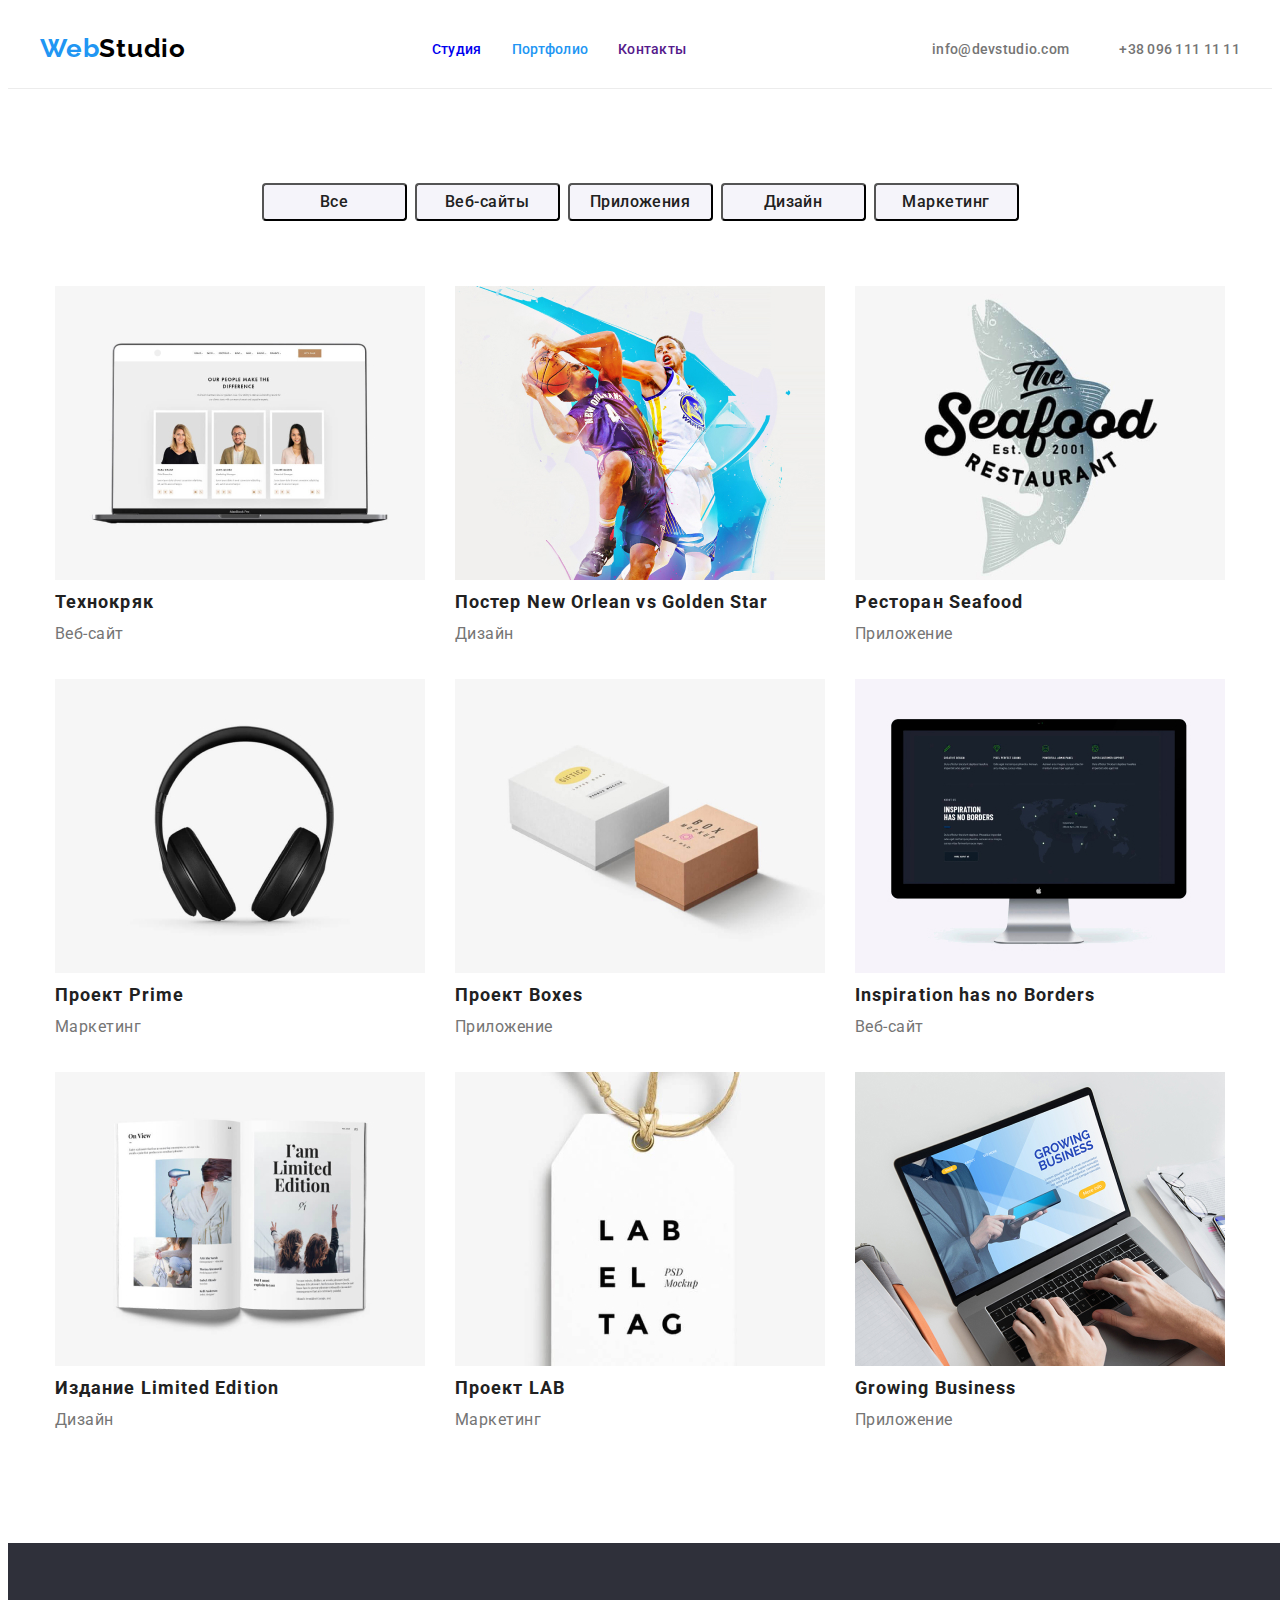
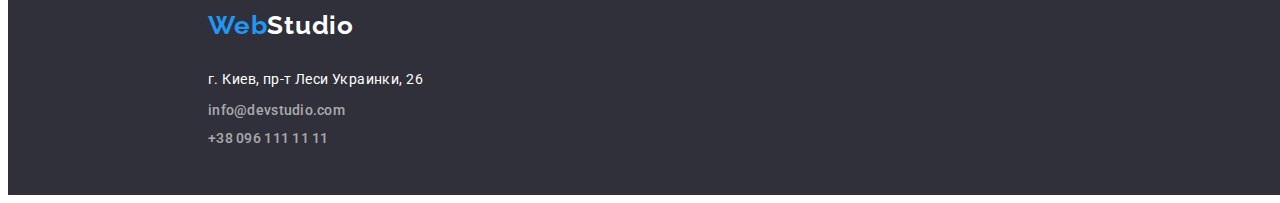
==== portfolio.html @ 010fd97c "dz3" ====
<!DOCTYPE html>
<html lang="en">
<head>
    <meta charset="UTF-8">
    <meta http-equiv="X-UA-Compatible" content="IE=edge">
    <meta name="viewport" content="width=device-width, initial-scale=1.0">
    <title>Portfolio</title>
    <link rel="stylesheet" href="https://github.com/sindresorhus/modern-normalize/blob/main/modern-normalize.css">
    <link rel="stylesheet" href="./css/styles.css">
    <link rel="preconnect" href="https://fonts.googleapis.com">
    <link rel="preconnect" href="https://fonts.gstatic.com" crossorigin>
    <link href="https://fonts.googleapis.com/css2?family=Raleway:wght@700&family=Roboto:wght@400;500;700;900&display=swap" rel="stylesheet">
</head>

<body>
    <header class="header-section">
        <div class="container main-nav">
         <a href="./index.html" class="web">Web<span class="studia">Studio</span></a>
         <nav>
             <ul class="header-nav">
                 <li class="nav-item">
                     <a href="./index.html" class="navigate">Студия</a> 
                 </li>
                 <li class="nav-item">
                     <a href="./portfolio.html" class="navigate current">Портфолио</a>
                 </li>
                 <li class="nav-item">
                     <a href="" class="navigate">Контакты</a>
                 </li>
             </ul>
         </nav>
         <ul class="header-contacts">
             <li class="contact-item">
                 <a href="mailto:info@devstudio.com" class="contacts">info@devstudio.com</a>
             </li>
             <li class="contact-item">
                 <a href="tel:+380961111111" class="contacts">+38 096 111 11 11</a>
             </li>
         </ul>
        </div>
        
     </header>
<main>
    <section class="section portfoio-filter">
        <div class="container">
            <ul class="portfolio-title">
                <li class="portfolio-item"><button type="button" class="portfolio-button">Все</button></li>
                <li class="portfolio-item"><button type="button" class="portfolio-button">Веб-сайты</button></li>
                <li class="portfolio-item"><button type="button" class="portfolio-button">Приложения</button></li>
                <li class="portfolio-item"><button type="button" class="portfolio-button">Дизайн</button></li>
                <li class="portfolio-item"><button type="button" class="portfolio-button">Маркетинг</button></li>
            </ul>
            <ul class="poster">
                <li class="poster-item"><a href="">
                    <img src="./images/port1.jpg" alt="ноутбук" width="370px" height="294px">
                    <h2 class="portfolio-heading">Технокряк</h2>
                    <p class="portfolio-paragraph">Веб-сайт</p>
                </a>
                </li>
                <li class="poster-item"><a href="">
                    <img src="./images/port2.jpg" alt="баскетбол" width="370px" height="294px">
                    <h2 class="portfolio-heading">Постер New Orlean vs Golden Star</h2>
                    <p class="portfolio-paragraph">Дизайн</p>
                </a>
                </li>
                <li class="poster-item"><a href="">
                    <img src="./images/port3.jpg" alt="рыба" width="370px" height="294px">
                    <h2 class="portfolio-heading">Ресторан Seafood</h2>
                    <p class="portfolio-paragraph">Приложение</p>
                </a>    
                </li>
                <li class="poster-item"><a href="">
                    <img src="./images/port4.jpg" alt="наушники" width="370px" height="294px">
                    <h2 class="portfolio-heading">Проект Prime</h2>
                    <p class="portfolio-paragraph">Маркетинг</p>
                </a>
                </li>
                <li class="poster-item"><a href="">
                    <img src="./images/port5.jpg" alt="коробка" width="370px" height="294px">
                    <h2 class="portfolio-heading">Проект Boxes</h2>
                    <p class="portfolio-paragraph">Приложение</p>
                </a>
                </li>
                <li class="poster-item"><a href="">
                    <img src="./images/port6.jpg" alt="монитор" width="370px" height="294px">
                    <h2 class="portfolio-heading">Inspiration has no Borders</h2>
                    <p class="portfolio-paragraph">Веб-сайт</p>
                </a>
                </li>
                <li class="poster-item"><a href="">
                    <img src="./images/port7.jpg" alt="книга" width="370px" height="294px">
                    <h2 class="portfolio-heading">Издание Limited Edition</h2>
                    <p class="portfolio-paragraph">Дизайн</p>
                </a>  
                </li>
                <li class="poster-item"><a href="">
                    <img src="./images/port8.jpg" alt="этикетка" width="370px" height="294px">
                    <h2 class="portfolio-heading">Проект LAB</h2>
                    <p class="portfolio-paragraph">Маркетинг</p>
                </a>   
                </li>
                <li class="poster-item"><a href="">
                    <img src="./images/port9.jpg" alt="набор текста" width="370px" height="294px">
                    <h2 class="portfolio-heading">Growing Business</h2>
                    <p class="portfolio-paragraph">Приложение</p>
                </a>  
                </li>
            </ul>
        </div>
        
    </section>
</main>
<footer class="footer-section">
    <div class="container footer">
     <a href="./index.html" class="web">Web<span class="studio">Studio</span></a>
     <address>
         <p class="adress">г. Киев, пр-т Леси Украинки, 26</p> 
         <ul>
             <li class="adress-item">
                 <a href="mailto:info@devstudio.com" class="contacts color">info@devstudio.com</a>
             </li>
             <li class="adress-item">
                 <a href="tel:+380961111111" class="contacts color">+38 096 111 11 11</a>
             </li>
         </ul>
     </address>
    </div>
     
</footer>
</body>
</html>
---- css/styles.css ----
:root{
--pimary-text-color: #212121;
--secondary-text-color:#757575;
--white-color: #FFFFFF;
--background-color:#2196F3;
--background2-color: #2F303A;
--background3-color:#F5F4FA;
}
body{

font-family: 'Roboto', sans-serif;
}
ul{

list-style: none;
padding: 0;
margin: 0;
}
li{
list-style-type: none;  
}
a{text-decoration: none;
font-style: normal;
}
p{
    margin: 0;
}
h2{margin: 0;}
h3{margin: 0;}

/* Хедер */
.header-section{
    max-width: 1600px;
    border-bottom: 1px;
    border-bottom-style: solid;
    border-bottom-color: #ECECEC;
}
.main-nav{
    align-items: center;
    display: flex;
    justify-content: space-between;
    height: 80px;
}
.nav-item:not(:last-child){
    margin-right: 30px;
}
.header-nav{
    display: flex;
}
.header-contacts{
    display: flex;
}
.contact-item:not(:last-child){
    margin-right: 50px;
}

.web{
font-family: Raleway;
font-weight: bold;
font-size: 26px;
line-height: 1.7;
letter-spacing: 0.03em;
color: var(--background-color);
}
.studia{
    color: black;
}
.current {
    color: #2196F3;
}
.navigate:focus, .navigate:hover{
color: var(--background-color);
}
.navigate{
font-weight: 500;
font-size: 14px;
line-height: 1.1;
letter-spacing: 0.02em;

}
.contacts:focus, .contacts:hover{
color: var(--background-color);
}
.contacts{
font-weight: 500;
font-size: 14px;
line-height: 1.1;
letter-spacing: 0.02em;
color: var(--secondary-text-color);
}
/* Hero */


.hero{
text-align: center;
margin: 0;
width: 1600px;
height: 600px;
background: var(--background2-color);
}
.hero-text{
padding-top: 200px;
margin: auto;
width: 696px;
font-weight: 900;
font-size: 44px;
line-height: 1.3;
text-align: center;
letter-spacing: 0.06em;
text-transform: uppercase;
color: var(--white-color);
}
.hero-button:focus, .hero-button:hover{
    background: #188CE8;
}
.hero-button{
margin-top: 30px;
cursor: pointer;
font-family: Roboto;
font-weight: bold;
font-size: 16px;
letter-spacing: 0.06em;
width: 200px;
height: 50px;
color: var(--white-color);
background: var(--background-color);
box-shadow: 0px 4px 4px rgba(0, 0, 0, 0.15);
border-radius: 4px;
}

/* Описание */
.container{
    width: 1200px;
    margin-left: auto;
    margin-right: auto;
    padding-left: 15px;
    padding-right: 15px;
    }
.section{
    max-width: 1600px;
    padding-top: 94px;
    padding-bottom: 94px;
}
.description{
width: 1600px;
}
.description-title{
    display: flex;
}
.description-item:not(:last-child){
    margin-right: 30px;
}
.description-item{

}
.heading{
font-size: 14px;
letter-spacing: 0.03em;
text-transform: uppercase;
color: var(--pimary-text-color);
}
.paragrafh{
font-size: 14px;
line-height: 1.8;
 letter-spacing: 0.03em;
color: var(--secondary-text-color);
margin-top: 10px;
margin-right: 30px;
}

/* Чем занимаемся */

.work-section{
    padding-top: 0;
}
.work-heading{
margin-bottom: 50px;
font-size: 36px;
line-height: 1.16;
text-align: center;
letter-spacing: 0.03em;
color: var(--pimary-text-color);
}
.work-title{
    display: flex;
}
.work-item:not(:last-child){
    margin-right: 30px;
}

/* Наша Команда */

.team-section{

background:var(--background3-color);
}
.team-title{
    display: flex;
}
.work-item:not(:last-child){
    margin-right: 30px;
}
.work-item{
    box-shadow: 0px 1px 3px rgba(0, 0, 0, 0.12), 0px 1px 1px rgba(0, 0, 0, 0.14), 0px 2px 1px rgba(0, 0, 0, 0.2);
border-radius: 0px 0px 4px 4px;
}

.team{
    margin-top: 30px;
    margin-bottom: 30px;
}

.participants{
font-weight: 500;
font-size: 16px;
line-height: 1.1;
text-align: center;
letter-spacing: 0.03em;
color: var(--pimary-text-color);
}

.team-paragraph{
    margin-top: 10px;
font-size: 16px;
line-height: 1.1;
text-align: center;
letter-spacing: 0.03em;
color: var(--secondary-text-color);
}

/* Футер */

.footer-section{
width: 1600px;
height: 252px;
left: 0px;
top: 2097px;
background: var(--background2-color);
}
.footer{
    margin-top: 0;
    padding-top: 60px
}
.studio{
color: var(--white-color);
}
.adress{
    margin-top: 20px;
font-style: normal;
font-size: 14px;
line-height: 1.7;
letter-spacing: 0.03em;
color: var(--white-color);
}
.adress-item{
    margin-top: 9px;
}

.color{
    color: rgba(255, 255, 255, 0.6);
}
/* Портфолио */

.portfoio-filter{
    max-width: 1600px;
    
}
.portfolio-title{
    display: flex;
    justify-content: center;
}
.portfolio-item:not(:last-child){
    margin-right: 8px;
}
.portfolio-button:hover, .portfolio-button:focus{
    color: var(--white-color);
    background: var(--background-color);
}
.portfolio-button{
font-family: 'Roboto';
font-style: normal;
font-size: 16px;
line-height: 1.6;
font-weight: 500;
text-align: center;
letter-spacing: 0.03em;
color: var(--pimary-text-color);
cursor: pointer;
width: 145px;
height: 38px;
background: var(--background3-color);
border-radius: 4px;
margin-bottom: 50px;
}
.poster{
    display: flex;
    flex-wrap: wrap;
}
.poster-item{
margin: 15px;
}
.portfolio-heading{
    font-size: 18px;
    line-height: 2;
    letter-spacing: 0.06em;
    color: var(--pimary-text-color);
}
.portfolio-paragraph{
    font-size: 16px;
    line-height: 1.8;
    letter-spacing: 0.03em;
    color: var(--secondary-text-color);
}
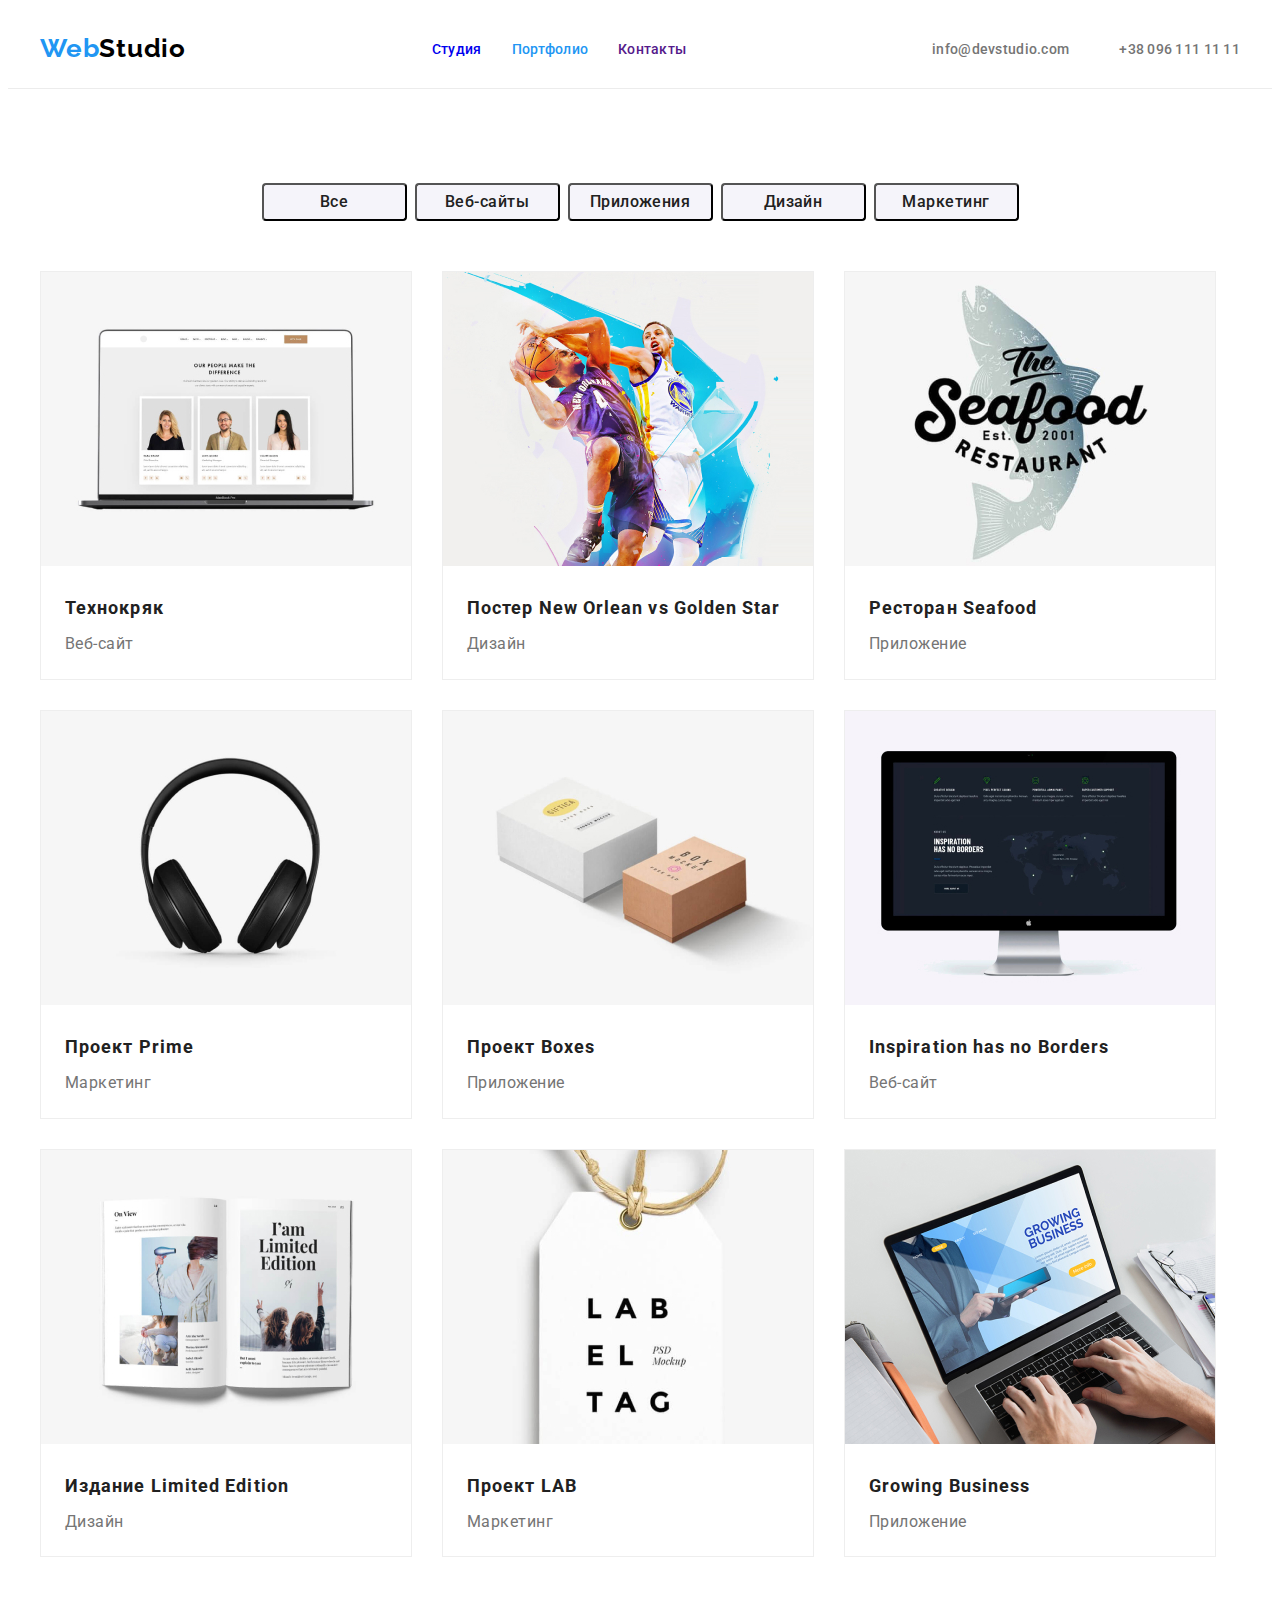
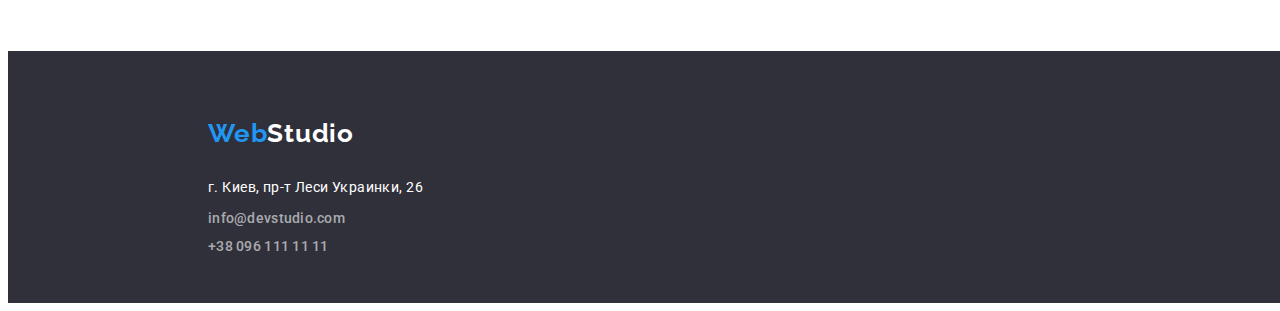
==== commit 1d67e54d: "fix" ====
--- a/portfolio.html
+++ b/portfolio.html
@@ -53,56 +53,74 @@
             <ul class="poster">
                 <li class="poster-item"><a href="">
                     <img src="./images/port1.jpg" alt="ноутбук" width="370px" height="294px">
-                    <h2 class="portfolio-heading">Технокряк</h2>
-                    <p class="portfolio-paragraph">Веб-сайт</p>
+                    <div class="poster-description">
+                        <h2 class="portfolio-heading">Технокряк</h2>
+                        <p class="portfolio-paragraph">Веб-сайт</p>
+                    </div>
                 </a>
                 </li>
                 <li class="poster-item"><a href="">
                     <img src="./images/port2.jpg" alt="баскетбол" width="370px" height="294px">
-                    <h2 class="portfolio-heading">Постер New Orlean vs Golden Star</h2>
-                    <p class="portfolio-paragraph">Дизайн</p>
+                    <div class="poster-description">
+                        <h2 class="portfolio-heading">Постер New Orlean vs Golden Star</h2>
+                        <p class="portfolio-paragraph">Дизайн</p>
+                    </div>
                 </a>
                 </li>
                 <li class="poster-item"><a href="">
                     <img src="./images/port3.jpg" alt="рыба" width="370px" height="294px">
-                    <h2 class="portfolio-heading">Ресторан Seafood</h2>
-                    <p class="portfolio-paragraph">Приложение</p>
+                    <div class="poster-description">
+                        <h2 class="portfolio-heading">Ресторан Seafood</h2>
+                        <p class="portfolio-paragraph">Приложение</p>
+                    </div>
                 </a>    
                 </li>
                 <li class="poster-item"><a href="">
                     <img src="./images/port4.jpg" alt="наушники" width="370px" height="294px">
-                    <h2 class="portfolio-heading">Проект Prime</h2>
-                    <p class="portfolio-paragraph">Маркетинг</p>
+                    <div class="poster-description">
+                        <h2 class="portfolio-heading">Проект Prime</h2>
+                        <p class="portfolio-paragraph">Маркетинг</p>
+                    </div>
                 </a>
                 </li>
                 <li class="poster-item"><a href="">
                     <img src="./images/port5.jpg" alt="коробка" width="370px" height="294px">
-                    <h2 class="portfolio-heading">Проект Boxes</h2>
-                    <p class="portfolio-paragraph">Приложение</p>
+                    <div class="poster-description">
+                        <h2 class="portfolio-heading">Проект Boxes</h2>
+                        <p class="portfolio-paragraph">Приложение</p>
+                    </div>
                 </a>
                 </li>
                 <li class="poster-item"><a href="">
                     <img src="./images/port6.jpg" alt="монитор" width="370px" height="294px">
-                    <h2 class="portfolio-heading">Inspiration has no Borders</h2>
-                    <p class="portfolio-paragraph">Веб-сайт</p>
+                    <div class="poster-description">
+                        <h2 class="portfolio-heading">Inspiration has no Borders</h2>
+                        <p class="portfolio-paragraph">Веб-сайт</p>
+                    </div>
                 </a>
                 </li>
                 <li class="poster-item"><a href="">
                     <img src="./images/port7.jpg" alt="книга" width="370px" height="294px">
-                    <h2 class="portfolio-heading">Издание Limited Edition</h2>
-                    <p class="portfolio-paragraph">Дизайн</p>
+                    <div class="poster-description">
+                        <h2 class="portfolio-heading">Издание Limited Edition</h2>
+                        <p class="portfolio-paragraph">Дизайн</p>
+                    </div>
                 </a>  
                 </li>
                 <li class="poster-item"><a href="">
                     <img src="./images/port8.jpg" alt="этикетка" width="370px" height="294px">
-                    <h2 class="portfolio-heading">Проект LAB</h2>
-                    <p class="portfolio-paragraph">Маркетинг</p>
+                    <div class="poster-description">
+                        <h2 class="portfolio-heading">Проект LAB</h2>
+                        <p class="portfolio-paragraph">Маркетинг</p>
+                    </div>     
                 </a>   
                 </li>
                 <li class="poster-item"><a href="">
                     <img src="./images/port9.jpg" alt="набор текста" width="370px" height="294px">
-                    <h2 class="portfolio-heading">Growing Business</h2>
-                    <p class="portfolio-paragraph">Приложение</p>
+                    <div class="poster-description">
+                        <h2 class="portfolio-heading">Growing Business</h2>
+                        <p class="portfolio-paragraph">Приложение</p>
+                    </div>
                 </a>  
                 </li>
             </ul>
--- a/css/styles.css
+++ b/css/styles.css
@@ -295,9 +295,15 @@
 .poster{
     display: flex;
     flex-wrap: wrap;
+    margin: -15px;
 }
 .poster-item{
 margin: 15px;
+border: 1px solid #EEEEEE;
+box-sizing: border-box;
+}
+.poster-description{
+    padding: 20px 24px;
 }
 .portfolio-heading{
     font-size: 18px;
@@ -306,6 +312,7 @@
     color: var(--pimary-text-color);
 }
 .portfolio-paragraph{
+    margin-top: 4px;
     font-size: 16px;
     line-height: 1.8;
     letter-spacing: 0.03em;
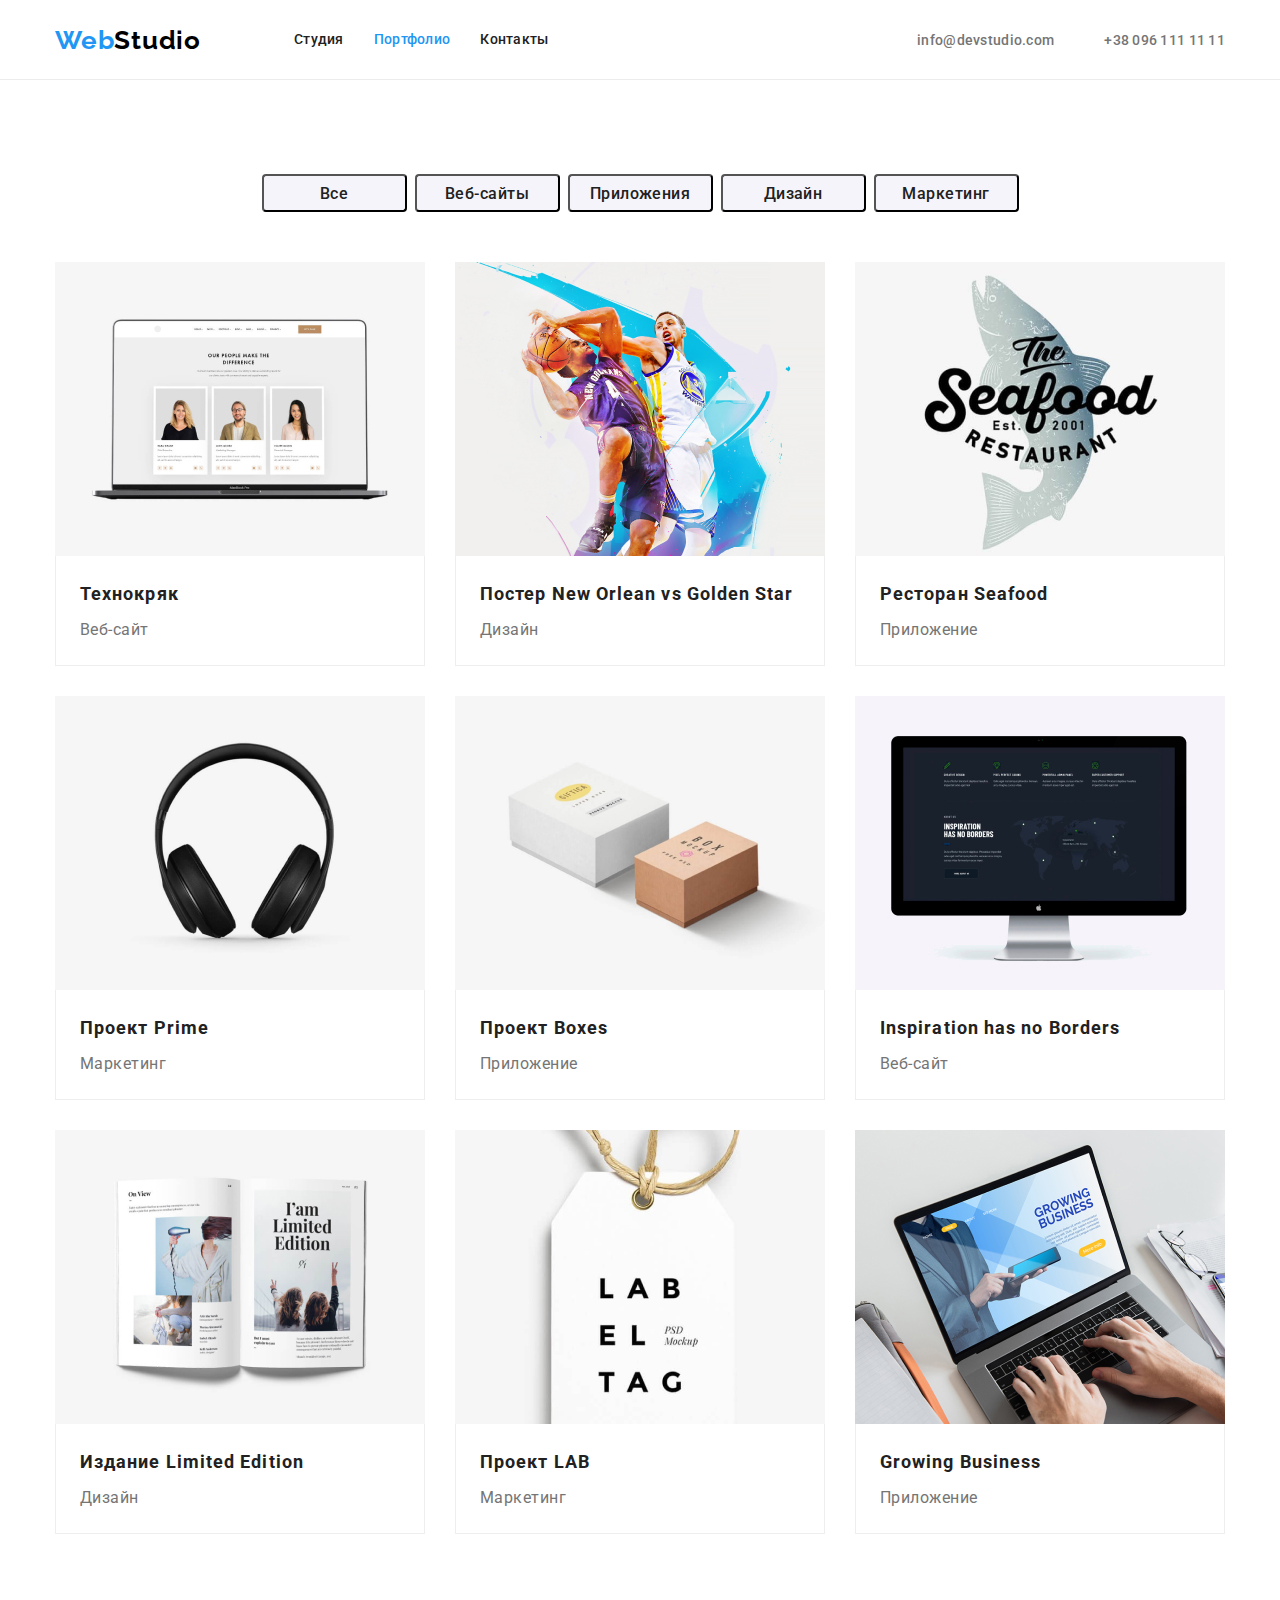
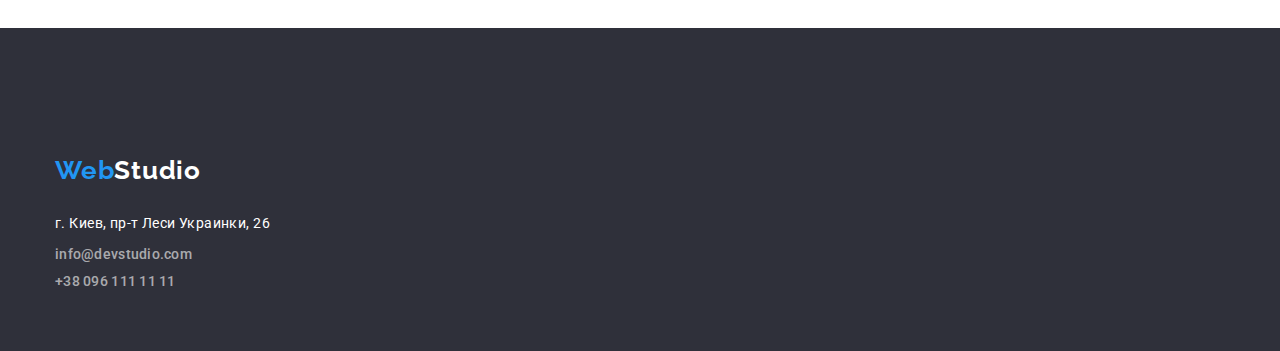
==== commit 7e0d6e45: "fixed dx3" ====
--- a/portfolio.html
+++ b/portfolio.html
@@ -5,7 +5,7 @@
     <meta http-equiv="X-UA-Compatible" content="IE=edge">
     <meta name="viewport" content="width=device-width, initial-scale=1.0">
     <title>Portfolio</title>
-    <link rel="stylesheet" href="https://github.com/sindresorhus/modern-normalize/blob/main/modern-normalize.css">
+    <link rel="stylesheet" href="https://cdnjs.cloudflare.com/ajax/libs/modern-normalize/1.1.0/modern-normalize.css">
     <link rel="stylesheet" href="./css/styles.css">
     <link rel="preconnect" href="https://fonts.googleapis.com">
     <link rel="preconnect" href="https://fonts.gstatic.com" crossorigin>
@@ -16,7 +16,7 @@
     <header class="header-section">
         <div class="container main-nav">
          <a href="./index.html" class="web">Web<span class="studia">Studio</span></a>
-         <nav>
+         <nav class="main-navigate">
              <ul class="header-nav">
                  <li class="nav-item">
                      <a href="./index.html" class="navigate">Студия</a> 
@@ -131,7 +131,7 @@
 <footer class="footer-section">
     <div class="container footer">
      <a href="./index.html" class="web">Web<span class="studio">Studio</span></a>
-     <address>
+     <address class="adress-footer">
          <p class="adress">г. Киев, пр-т Леси Украинки, 26</p> 
          <ul>
              <li class="adress-item">
--- a/css/styles.css
+++ b/css/styles.css
@@ -27,10 +27,13 @@
 }
 h2{margin: 0;}
 h3{margin: 0;}
+img{
+    display: block;
+}
 
 /* Хедер */
 .header-section{
-    max-width: 1600px;
+    
     border-bottom: 1px;
     border-bottom-style: solid;
     border-bottom-color: #ECECEC;
@@ -38,8 +41,8 @@
 .main-nav{
     align-items: center;
     display: flex;
-    justify-content: space-between;
-    height: 80px;
+    
+    
 }
 .nav-item:not(:last-child){
     margin-right: 30px;
@@ -48,6 +51,7 @@
     display: flex;
 }
 .header-contacts{
+    margin-left: auto;
     display: flex;
 }
 .contact-item:not(:last-child){
@@ -65,18 +69,26 @@
 .studia{
     color: black;
 }
+
+.navigate:focus, .navigate:hover{
+color: var(--background-color);
+}
+
+.main-navigate{
+    margin-left: 93px;
+}
+.navigate{
+display: block;
+padding-top: 32px;
+padding-bottom: 32px;
+font-weight: 500;
+font-size: 14px;
+line-height: 1.1;
+letter-spacing: 0.02em;
+color: var(--pimary-text-color);
+}
 .current {
     color: #2196F3;
-}
-.navigate:focus, .navigate:hover{
-color: var(--background-color);
-}
-.navigate{
-font-weight: 500;
-font-size: 14px;
-line-height: 1.1;
-letter-spacing: 0.02em;
-
 }
 .contacts:focus, .contacts:hover{
 color: var(--background-color);
@@ -94,14 +106,14 @@
 .hero{
 text-align: center;
 margin: 0;
-width: 1600px;
-height: 600px;
+padding-top: 200px;
+padding-bottom: 200px;
 background: var(--background2-color);
 }
 .hero-text{
-padding-top: 200px;
+
 margin: auto;
-width: 696px;
+max-width: 696px;
 font-weight: 900;
 font-size: 44px;
 line-height: 1.3;
@@ -137,7 +149,7 @@
     padding-right: 15px;
     }
 .section{
-    max-width: 1600px;
+    
     padding-top: 94px;
     padding-bottom: 94px;
 }
@@ -150,9 +162,7 @@
 .description-item:not(:last-child){
     margin-right: 30px;
 }
-.description-item{
-
-}
+
 .heading{
 font-size: 14px;
 letter-spacing: 0.03em;
@@ -165,7 +175,7 @@
  letter-spacing: 0.03em;
 color: var(--secondary-text-color);
 margin-top: 10px;
-margin-right: 30px;
+width: 270px;
 }
 
 /* Чем занимаемся */
@@ -206,8 +216,9 @@
 }
 
 .team{
-    margin-top: 30px;
-    margin-bottom: 30px;
+    background: var(--white-color);
+    padding-top: 30px;
+    padding-bottom: 30px;
 }
 
 .participants{
@@ -231,10 +242,8 @@
 /* Футер */
 
 .footer-section{
-width: 1600px;
-height: 252px;
-left: 0px;
-top: 2097px;
+    padding-top: 60px;
+    padding-bottom: 60px;
 background: var(--background2-color);
 }
 .footer{
@@ -244,8 +253,11 @@
 .studio{
 color: var(--white-color);
 }
+.adress-footer{
+    margin-top: 20px;
+}
 .adress{
-    margin-top: 20px;
+    
 font-style: normal;
 font-size: 14px;
 line-height: 1.7;
@@ -261,13 +273,11 @@
 }
 /* Портфолио */
 
-.portfoio-filter{
-    max-width: 1600px;
-    
-}
+
 .portfolio-title{
     display: flex;
     justify-content: center;
+    margin-bottom: 50px;
 }
 .portfolio-item:not(:last-child){
     margin-right: 8px;
@@ -290,7 +300,7 @@
 height: 38px;
 background: var(--background3-color);
 border-radius: 4px;
-margin-bottom: 50px;
+
 }
 .poster{
     display: flex;
@@ -299,11 +309,14 @@
 }
 .poster-item{
 margin: 15px;
-border: 1px solid #EEEEEE;
+/* border: 1px solid #EEEEEE; */
 box-sizing: border-box;
 }
 .poster-description{
     padding: 20px 24px;
+    border-left: 1px solid #EEEEEE;
+    border-right: 1px solid #EEEEEE;
+    border-bottom: 1px solid #EEEEEE;
 }
 .portfolio-heading{
     font-size: 18px;
